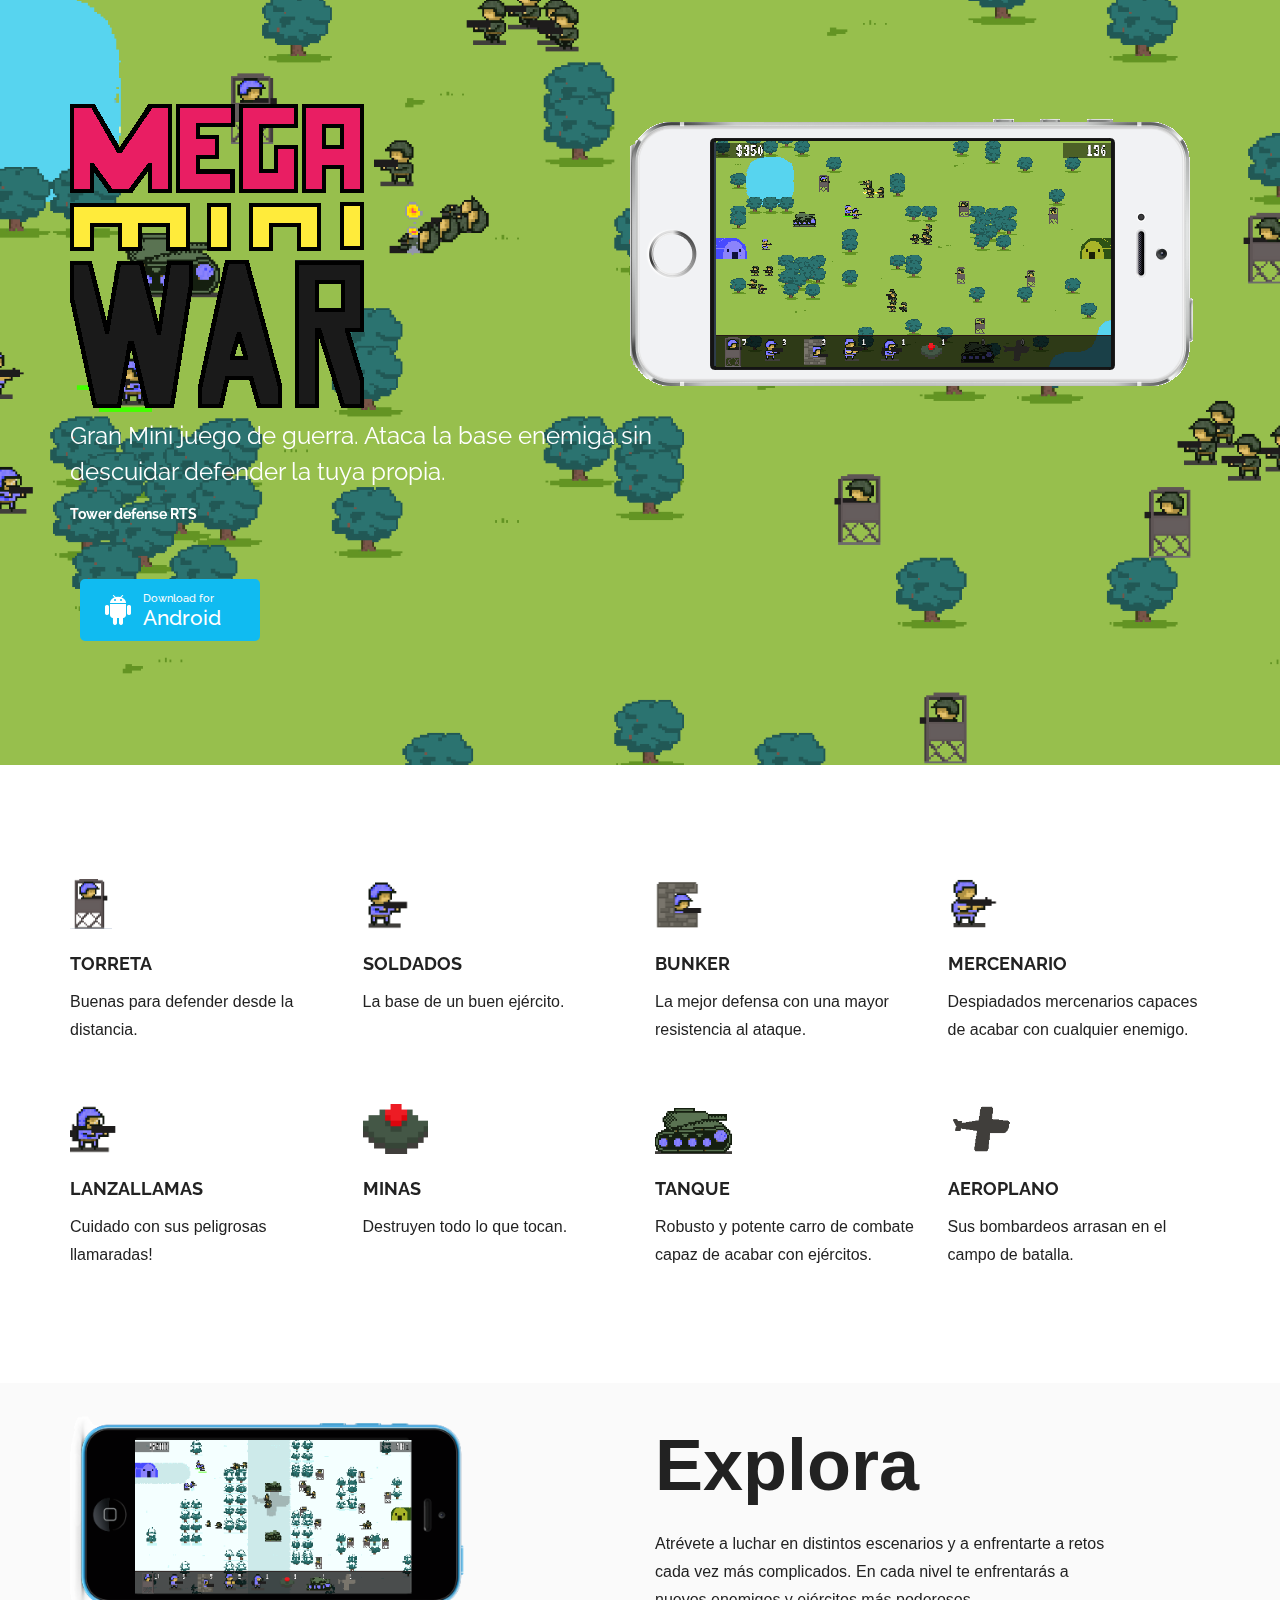
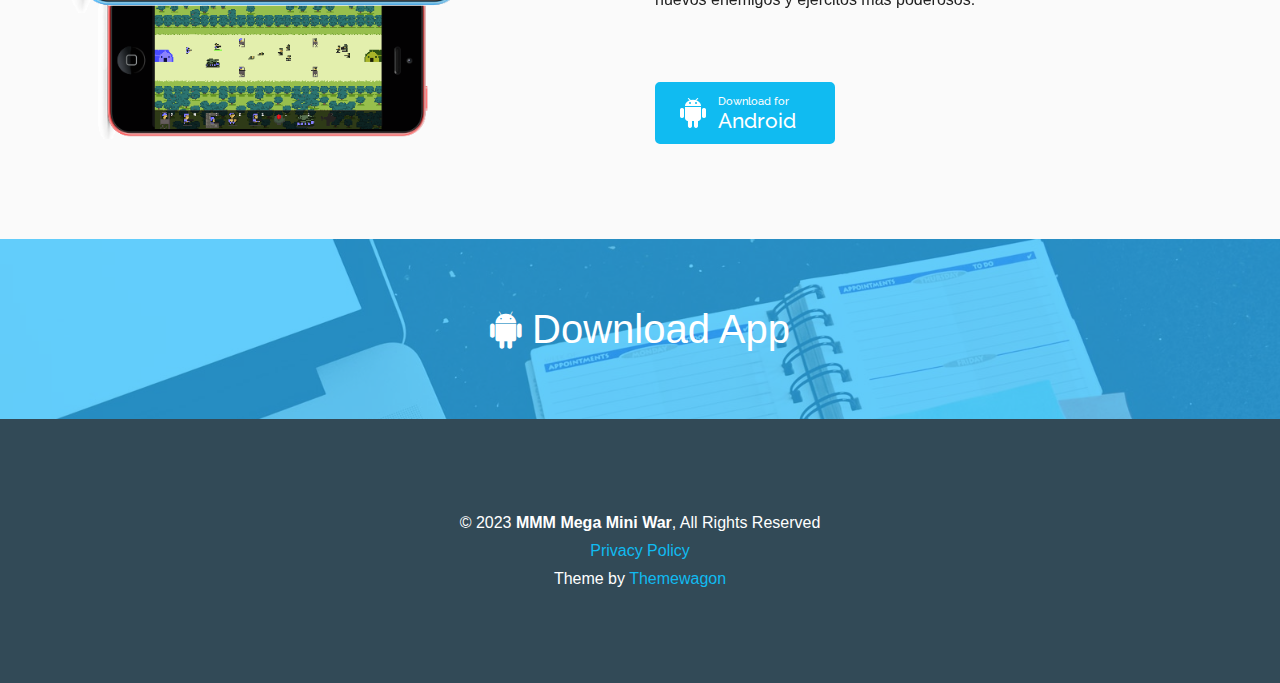
==== public/index.html @ 88618dff "fix: new page" ====
<!DOCTYPE HTML>
<html>
<head>
    <!-- <meta http-equiv="X-UA-Compatible" content="IE=edge"> -->
    <meta charset="utf-8">
    <meta name="viewport" content="width=device-width, initial-scale=1">
    <link rel="shortcut icon" href="favicon.ico">
    <title>MMW Mega Mini War</title>
    <meta name="description" content="A free responsive HTML 5 template with a clean style.">
    <meta name="keywords" content="free template, html 5, responsive, clean, scss">
    <link rel="apple-touch-icon" href="images/touch/apple-touch-icon.png">
    <link rel="apple-touch-icon" sizes="72x72" href="images/touch/apple-touch-icon-72x72.png">
    <link rel="apple-touch-icon" sizes="114x114" href="images/touch/apple-touch-icon-114x114.png">
    <link rel="apple-touch-icon" sizes="144x144" href="images/touch/apple-touch-icon-144x144.png">
    <meta property="og:title" content="">
    <meta property="og:description" content="">
    <meta property="og:url" content="">
    <meta property="og:image" content="">
    <meta name="format-detection" content="telephone=no">
    <meta name="format-detection" content="address=no">
    <link rel="stylesheet" href="css/style.css">
    <link rel="stylesheet" href="https://maxcdn.bootstrapcdn.com/font-awesome/4.4.0/css/font-awesome.min.css">
    <!--[if lt IE 9]>
        <script src="js/html5.js"></script>
        <script src="js/respond.js"></script>
    <![endif]-->
</head>
<body class="no-js">
    <div class="main">
        <header>
            <div class="wrap">
                
                <img src="upload/iPhone3.png" height="532" width="252" alt="" class="header-img">
                <div class="header-wrapper">
                    <!-- <h1>APP Plus <span>Template</span></h1> -->
                    <img src="images/mmw.png" alt="">
                    <p>Gran Mini juego de guerra. Ataca la base enemiga sin descuidar defender la tuya propia.</p>
                    <p class="autor"><span>Tower defense</span> <span>RTS</span></p>
                    <div class="buttons-wrapper">
                        <!-- <a href="#" class="button">Download App</a>
                        <a href="#" class="button button-stripe">Learn more</a> -->
                        <a href="#" class="button button-download android">
                            <span class="button-download-title">Download for</span>
                            <span class="button-download-subtitle">Android</span>
                        </a>
                    </div>
                </div>
                <!-- /.header-wrapper -->
            </div>
            <!-- /.wrap -->
        </header>
        <div class="spanning">
            <div class="promo clearfix">
                <div class="wrap">
                    <div class="promo-wrapper clearfix">
                        <div class="promo-column">
                            <!-- <img src="upload/pin.png" height="32" width="24" alt=""> -->
                            <img src="images/tower.png" alt="">
                            <h5>Torreta</h5>
                            <p>Buenas para defender desde la distancia.</p>
                        </div>
                        <div class="promo-column">
                            <!-- <img src="upload/settings.png" height="32" width="33" alt=""> -->
                            <img src="images/soldier.png" alt="">
                            <h5>Soldados</h5>
                            <p>La base de un buen ejército.</p>
                        </div>
                        <div class="promo-column">
                            <!-- <img src="upload/easy.png" height="32" width="34" alt=""> -->
                            <img src="images/bunker.png" alt="">
                            <h5>Bunker</h5>
                            <p>La mejor defensa con una mayor resistencia al ataque.</p>
                        </div>
                        <div class="promo-column">
                            <!-- <img src="upload/saturn.png" height="32" width="32" alt=""> -->
                            <img src="images/soldier_big.png" alt="">
                            <h5>Mercenario</h5>
                            <p>Despiadados mercenarios capaces de acabar con cualquier enemigo.</p>
                        </div>
                    </div>
                    <div class="promo-wrapper clearfix">
                        <div class="promo-column">
                            <!-- <img src="upload/pin.png" height="32" width="24" alt=""> -->
                            <img src="images/flame_thrower.png" alt="">
                            <h5>Lanzallamas</h5>
                            <p>Cuidado con sus peligrosas llamaradas!</p>
                        </div>
                        <div class="promo-column">
                            <!-- <img src="upload/settings.png" height="32" width="33" alt=""> -->
                            <img src="images/mine.png" alt="">
                            <h5>Minas</h5>
                            <p>Destruyen todo lo que tocan. </p>
                        </div>
                        <div class="promo-column">
                            <!-- <img src="upload/easy.png" height="32" width="34" alt=""> -->
                            <img src="images/tank.png" alt="">
                            <h5>Tanque</h5>
                            <p>Robusto y potente carro de combate capaz de acabar con ejércitos.</p>
                        </div>
                        <div class="promo-column">
                            <!-- <img src="upload/saturn.png" height="32" width="32" alt=""> -->
                            <img src="images/airplane.png" alt="">
                            <h5>Aeroplano</h5>
                            <p>Sus bombardeos arrasan en el campo de batalla.</p>
                        </div>
                    </div>
                </div>
                <!-- /.wrap -->
            </div>
            <!-- /.promo clearfix -->
            <div class="discover clearfix">
                <div class="wrap">
                    <div class="discover-content clearfix">
                        <h2>Explora</h2>
                        <p>Atrévete a luchar en distintos escenarios y a enfrentarte a retos cada vez más complicados. En cada nivel te enfrentarás a nuevos enemigos y ejércitos más poderosos.</p>
                        <div class="discover-button clearfix">
                            <!-- <a href="#" class="button button-download">
                                <span class="button-download-title">Download for</span>
                                <span class="button-download-subtitle">Apple iOS</span>
                            </a> -->
                            <a href="#" class="button button-download android">
                                <span class="button-download-title">Download for</span>
                                <span class="button-download-subtitle">Android</span>
                            </a>
                        </div>
                    </div>
                    <div class="screen-couple-left wow fadeInLeftBig">
                        <div class="fog fog-top wow"></div>
                        <div class="fog fog-bottom wow"></div>
                        <img class="screen above" src="images/screen_above_horizontal.png" alt="" height="484" width="250"/> 
                        <img class="screen beyond wow fadeInLeft img-beyond" data-wow-delay="0.5s" src="images/screen_beyond_horizontal.png" alt="" height="407" width="210" /> 
                    </div>
                </div>
                <!-- /.wrap -->
            </div>

        </div>
        <!-- /.spanning-columns -->
    </div>
    <!-- /.main -->
    <!-- DOWNLOAD BEGIN -->
    <section id="download" class="bg-color-main">
        <div class="container-fluid"> <a href="#wrap" class="goto">
            <h2><div class="download"><i class="fa fa-android"></i> Download App</div></h2>
            </a> </div>
        <div class="block-bg"></div>
    </section>
    <!-- DOWNLOAD END --> 
    <footer>
        <div class="wrap">
            <p>&copy; 2023 <strong>MMM Mega Mini War</strong>, All Rights Reserved</p>
            <p class="text-center"><a href="https://busychickengames.github.io/megaminiwar/privacy-policy.html"> Privacy Policy </a> </p>
            <p class="text-center"> Theme by <a href="https://themewagon.com/"> Themewagon </a> </p>
        </div>
        <!-- /.wrap -->
    </footer>
    <script src="js/jquery.js"></script>
    <script src="js/library.js"></script>
    <script src="js/script.js"></script>
    <script src="js/retina.js"></script>
</body>
</html>
---- public/css/style.css ----
@import url(http://fonts.googleapis.com/css?family=Raleway:400,200,500,700);

/* reset --------------------------  */

html,
body,
div,
ul,
ol,
li,
dl,
dt,
dd,
h1,
h2,
h3,
h4,
h5,
h6,
pre,
form,
dfn,
del,
p,
blockquote,
fieldset,
input,
textarea,
select,
article,
aside,
details,
figcaption,
figure,
footer,
header,
hgroup,
nav,
section,
button,
canvas,
video {
    margin: 0;
    padding: 0;
}

h1,
h2,
h3,
h4,
h5,
h6,
pre,
code,
address,
caption,
cite,
code,
th,
dfn,
del {
    font-weight: normal;
    font-style: normal;
}

ul,
ol {
    list-style: none
}

fieldset,
img {
    border: none
}

caption,
th {
    text-align: left
}

table {
    border-collapse: collapse;
    border-spacing: 0;
}

input[type="button"],
input[type="submit"],
input[type="reset"],
button {
    cursor: pointer
}

input[type="button"],
input[type="submit"],
input[type="reset"],
button,
input[type="search"],
input[type="text"],
input[type="email"],
input[type="tel"],
input[type="number"],
textarea {
    -webkit-appearance: none;
    -moz-appearance: none;
    -ms-appearance: none;
    appearance: none;
}

input,
button,
textarea {
    line-height: normal;
    font-family: "Helvetica Neue", Helvetica, Arial, sans-serif;
}

input[type="search"]::-webkit-search-cancel-button,
input[type="search"]::-webkit-search-decoration {
    -webkit-appearance: none
}

button::-moz-focus-inner,
input::-moz-focus-inner {
    border: 0;
    padding: 0;
}

input[type="hidden"],
[hidden],
.hidden {
    display: none
}

textarea {
    overflow: auto;
    resize: none;
}

article,
aside,
details,
figcaption,
figure,
footer,
header,
nav,
section,
.clearfix {
    display: block
}

audio,
canvas,
video {
    display: inline-block
}

a > img {
    vertical-align: bottom
}

strong,
.strong,
b {
    font-weight: bold
}

em,
.italic,
i {
    font-style: italic
}

del,
.del {
    text-decoration: line-through
}

:focus {
    outline: none
}

img {
    max-width: 100%;
    width: auto;
    height: auto;
}


/*----------------------------------------------------------------------------------------
                                        BENEFITS
----------------------------------------------------------------------------------------*/

.img-block-2col { text-align: left; }

.img-block-2col .title h2:after {
    left: 0;
    margin-left: 0;
}

.screen-couple-right,
.screen-couple-left {
    position: relative;
    max-width: 400px;
    min-width: 280px;
    overflow: hidden;
    z-index:100;
    height: 325px;
}

.screen-couple-right:after,
.screen-couple-left:after {
    content: '';
    display: block;
    clear: both;
}

.screen-couple-right .screen {
    position: relative;
    float: right;
}

.screen-couple-left .screen {
    position: relative;
    float: left;
}

.screen-couple-right .above,
.screen-couple-left .above { z-index: 3; }

.screen-couple-right .beyond,
.screen-couple-left .beyond {
    z-index: 1;
    position: absolute;
    top: 40px;
    left: 7%;
    padding-top: 122px;
    width: 337px;
}

.screen-couple-left .beyond { right: 0; }

.screen-couple-right .beyond { left: 0; }

@media (max-width: 992px) and (min-width: 767px) {

#benefits1,
#benefits2 { font-size: 14px; }
 
} @media (max-width: 767px) {

.img-block-2col { text-align: center; }

.img-block-2col .title h2:after {
    left: 50%;
    margin-left: -40px;
}

.screen-couple-right,
.screen-couple-left { margin: 50px auto 0 auto; }

}

/*----------------------------------------------------------------------------------------
                                        DOWNLOAD
----------------------------------------------------------------------------------------*/

#download { padding: 70px 0; }

#download h2 { color: #fff; }

#download h2 .icon { margin: 0 20px 0 0; }

.bg-color-main {
    background-size: cover;
    background-image: url(../images/download_bg.jpg);
    box-shadow: inset 0 0 0 100px rgba(27, 182, 251, 0.69);
}
@media (max-width: 767px) {

#download h2 { margin: 0; }

#download h2 .icon {
    margin: 0 0 10px 0;
    display: block;
}
}
div.download {
    font-size: 40px;
    font-weight: 300;
}
section {

    padding: 120px 0;
    position: relative;
    background: #fff;
    z-index: 2;
    overflow: hidden;
}

a.goto h2 {
    text-align: center;
}



/* tools --------------------------  */

.clear {
    clear: both;
    display: block;
    line-height: 0;
    height: 0;
    font-size: 0;
}

.clearfix:after,
.wrap:after,
.spanning:after,
.content:after,
.main:after,
aside:after,
section:after,
article:after,
.text:after {
    content: ".";
    display: block;
    clear: both;
    visibility: hidden;
    line-height: 0;
    height: 0;
    font-size: 0;
}

.align-left {
    float: left !important
}

.align-right {
    float: right !important
}

.overflow-hidden {
    overflow: hidden;
    display: block;
}

/* common --------------------------  */

.comments .tab-prev,
.comments .tab-next,
.button-download:after {
    background: url(../images/sprite.png) 0 0 no-repeat
}

html {
    height: 100%;
    background: white;
}

body {
    height: 100%;
    font: 16px/28px "Helvetica Neue", Helvetica, Arial, sans-serif;
    color: #222222;
    -webkit-font-smoothing: antialiased;
    -webkit-backface-visibility: hidden;
    -ms-text-size-adjust: 100%;
    -webkit-text-size-adjust: 100%;
}

.main {
    min-height: 100%;
    overflow: hidden;
    -moz-box-sizing: border-box;
    -webkit-box-sizing: border-box;
    box-sizing: border-box;
}

.wrap {
    margin: 0 auto;
    padding: 0 15px;
    max-width: 1140px;
}

a {
    color: #10bbf1;
    cursor: pointer;
    background: transparent;
    text-decoration: none;
}

a:hover {
    color: #40c9f4
}

a:active {
    color: #0b97c3
}

.error {
    color: red !important;
    border-color: red !important;
}

.success {
    color: #00cc00 !important;
    border-color: #00cc00 !important;
}

.disabled {
    color: #999999 !important;
    border-color: #999999 !important;
    cursor: default !important;
}

.input-text,
.textarea {
    width: 100%;
    float: left;
    border: 2px solid #d8d8d8;
    background: white;
    height: 58px;
    padding: 10px 21px;
    font: 500 17px/34px "Raleway", "Helvetica Neue", Helvetica, Arial, sans-serif;
    -moz-transition: color 0.1s linear, background-color 0.1s linear, border-color 0.1s linear;
    -ms-transition: color 0.1s linear, background-color 0.1s linear, border-color 0.1s linear;
    -o-transition: color 0.1s linear, background-color 0.1s linear, border-color 0.1s linear;
    -webkit-transition: color 0.1s linear, background-color 0.1s linear, border-color 0.1s linear;
    transition: color 0.1s linear, background-color 0.1s linear, border-color 0.1s linear;
    -moz-border-radius: 5px;
    -webkit-border-radius: 5px;
    border-radius: 5px;
    -moz-box-sizing: border-box;
    -webkit-box-sizing: border-box;
    box-sizing: border-box;
}

.input-text:focus,
.textarea:focus {
    border-color: #aeaeae
}

.textarea {
    font-family: "Helvetica Neue", Helvetica, Arial, sans-serif
}

.button {
    color: white;
    background: #10bbf1;
    height: 58px;
    border: 2px solid #10bbf1;
    font: 500 22px "Raleway", "Helvetica Neue", Helvetica, Arial, sans-serif;
    padding: 0 21px;
    -moz-transition: color 0.1s linear, background-color 0.1s linear, border-color 0.1s linear;
    -ms-transition: color 0.1s linear, background-color 0.1s linear, border-color 0.1s linear;
    -o-transition: color 0.1s linear, background-color 0.1s linear, border-color 0.1s linear;
    -webkit-transition: color 0.1s linear, background-color 0.1s linear, border-color 0.1s linear;
    transition: color 0.1s linear, background-color 0.1s linear, border-color 0.1s linear;
    -moz-border-radius: 5px;
    -webkit-border-radius: 5px;
    border-radius: 5px;
    -moz-box-sizing: border-box;
    -webkit-box-sizing: border-box;
    box-sizing: border-box;
}

.button:hover {
    background: #40c9f4;
    border-color: #40c9f4;
}

.button:active {
    background: #0b97c3;
    border-color: #0b97c3;
}

a.button {
    text-decoration: none;
    display: inline-block;
    line-height: 54px;
    color: white;
}

a.button:hover {
    color: white
}

a.button:active {
    color: white
}

a.button.button-stripe {
    background-color: rgba(0, 0, 0, 0.2);
    border-color: white;
}

a.button.button-stripe:hover {
    color: #222222;
    background-color: white;
    border-color: white;
}

a.button.button-stripe:active {
    color: #222222;
    background-color: #e5e5e5;
    border-color: #e5e5e5;
}

::-webkit-input-placeholder {
    color: #cccccc
}

:-moz-placeholder {
    color: #cccccc
}

::-moz-placeholder {
    color: #cccccc
}

:-ms-input-placeholder {
    color: #cccccc
}

input:focus::-webkit-input-placeholder {
    color: transparent
}

/* header --------------------------  */

header {
    padding: 104px 0;
    background: url(../images/background_clean.png) no-repeat 50% 50%;
    font: 24px/36px "Raleway", "Helvetica Neue", Helvetica, Arial, sans-serif;
    color: white;
    -moz-background-size: cover;
    -webkit-background-size: cover;
    -o-background-size: cover;
    background-size: cover;
    -moz-box-sizing: border-box;
    -webkit-box-sizing: border-box;
    box-sizing: border-box;
}

header h1 {
    font-size: 60px;
    line-height: 60px;
    font-weight: 500;
    margin-bottom: 38px;
}

header h1 span {
    font-weight: 200
}

header .autor {
    padding: 12px 0 0;
    font-size: 14px;
    line-height: 24px;
    font-weight: bold;
    color: white;
}

header .autor a {
    color: white
}

header .autor a:hover {
    color: white;
    opacity: 0.8;
    filter: alpha(opacity=80);
}

header .autor a:active {
    color: white;
    opacity: 1;
    filter: alpha(opacity=100);
}

header .buttons-wrapper {
    padding-top: 53px
}

header .buttons-wrapper .button-stripe {
    margin-left: 14px
}

.header-img {
    float: right
}

.header-wrapper {
    /* padding-top: 87px; */
    max-width: 655px;
}

/* footer --------------------------  */

footer {
    background: #324a57;
    color: white;
    font-size: 16px;
    line-height: 28px;
    padding: 90px 0;
    text-align: center;
    -moz-box-sizing: border-box;
    -webkit-box-sizing: border-box;
    box-sizing: border-box;
}

/* home --------------------------  */

/* content --------------------------  */

.spanning {
    clear: both
}

.newsletter {
    background: #fafafa;
    padding: 103px 0 109px;
    text-align: center;
}

.newsletter p {
    font-size: 16px;
    line-height: 28px;
    max-width: 556px;
    margin: 0 auto;
    clear: both;
}

.newsletter-title {
    font: bold 48px/60px "Raleway", "Helvetica Neue", Helvetica, Arial, sans-serif;
    letter-spacing: 1px;
    text-transform: uppercase;
    margin-bottom: 38px;
}

.newsletter-form {
    position: relative;
    display: inline-block;
    padding-right: 169px;
    max-width: 556px;
    min-width: 556px;
    height: 58px;
    margin-bottom: 32px;
    -moz-box-sizing: border-box;
    -webkit-box-sizing: border-box;
    box-sizing: border-box;
}

.newsletter-form .button {
    position: absolute;
    right: 0;
    top: 0;
    padding-left: 0;
    padding-right: 0;
    width: 149px;
}

.promo {
    padding: 114px 0 54px
}

.promo-wrapper {
    margin: 0 -15px
}

.promo-column {
    padding: 0 15px 60px;
    float: left;
    -moz-box-sizing: border-box;
    -webkit-box-sizing: border-box;
    box-sizing: border-box;
    width: 25%;
}

.promo-section{
    padding: 0 0 54px 0;
}

.promo-column img {
    display: block;
    margin-bottom: 23px;
    height: 50px;
}

.promo-column h5 {
    font: bold 18px/24px "Raleway", "Helvetica Neue", Helvetica, Arial, sans-serif;
    text-transform: uppercase;
    margin-bottom: 12px;
}

.simple {
    padding: 104px 0 89px
}

.simple-content {
    float: right;
    padding-top: 37px;
    width: 420px;
}

.simple-content h3 {
    font: 700 48px/48px "Raleway", "Helvetica Neue", Helvetica, Arial, sans-serif;
    text-transform: uppercase;
    border-bottom: solid 6px #f4f4f4;
    padding-bottom: 43px;
    margin-bottom: 43px;
}

.simple-content ul {
    margin-bottom: 5px
}

.simple-content ul li {
    font-size: 23px;
    line-height: 32px;
    font-weight: 300;
    margin-bottom: 31px;
}

.simple-content ul li img {
    float: left;
    margin-right: 23px;
}

.simple-content ul li span {
    display: block;
    overflow: hidden;
}

.simple-img {
    float: left;
    max-width: 587px;
    width: 53%;
}

.simple-img img {
    display: block;
    margin: 0 auto;
}

.comments {
    background: #10bbf1;
    color: white;
    text-align: center;
    padding: 70px 0 60px;
}

.comments .box {
    display: none;
    padding: 0 195px 55px;
}

.comments .box.visible {
    display: block
}

.comments .box h4 {
    font: 500 36px/46px "Raleway", "Helvetica Neue", Helvetica, Arial, sans-serif;
    margin-bottom: 37px;
}

.comments .box h4 a {
    font-weight: bold;
    color: white;
}

.comments .box h4 a:hover {
    text-decoration: underline
}

.comments .box p {
    font-size: 19px;
    line-height: 32px;
    font-weight: 300;
}

.comments .tabs {
    display: block;
    text-align: center;
    font-size: 0;
    line-height: 0;
}

.comments .tabs li {
    display: inline-block;
    margin: 0 8px;
    width: 11px;
    height: 11px;
    -moz-border-radius: 50%;
    -webkit-border-radius: 50%;
    border-radius: 50%;
    background-color: rgba(255, 255, 255, 0.3);
    box-shadow: 0 0 0 2px rgba(255, 255, 255, 0);
    cursor: pointer;
    -moz-transition: box-shadow 0.3s ease, background-color 0.3s ease;
    -ms-transition: box-shadow 0.3s ease, background-color 0.3s ease;
    -o-transition: box-shadow 0.3s ease, background-color 0.3s ease;
    -webkit-transition: box-shadow 0.3s ease, background-color 0.3s ease;
    transition: box-shadow 0.3s ease, background-color 0.3s ease;
}

.comments .tabs li:hover {
    background-color: white
}

.comments .tabs li.active {
    background-color: transparent;
    box-shadow: 0 0 0 2px white;
}

.comments .tab {
    position: relative
}

.comments .tab-prev,
.comments .tab-next {
    position: absolute;
    left: 98px;
    top: 94px;
    width: 23px;
    height: 16px;
    background-position: 0 0;
    opacity: 0.5;
    filter: alpha(opacity=50);
}

.comments .tab-prev:hover,
.comments .tab-next:hover {
    opacity: 1;
    filter: alpha(opacity=100);
}

.comments .tab-next {
    left: auto;
    right: 98px;
    background-position: -50px 0;
}

.video-title {
    font: bold 48px/48px "Raleway", "Helvetica Neue", Helvetica, Arial, sans-serif;
    text-align: center;
    text-transform: uppercase;
    margin-bottom: 25px;
}

.video-subtitle {
    font-size: 19px;
    line-height: 25px;
    color: #919191;
    text-align: center;
}

.video {
    padding: 108px 0 116px
}

.video-block {
    padding-top: 34px;
    margin: 0 auto 32px;
    max-width: 760px;
}

.video-share-wrapper {
    clear: both;
    text-align: center;
}

.social-list {
    display: inline-block
}

.social-list li {
    font-size: 19px;
    line-height: 38px;
    float: left;
    margin: 0 9px;
}

.social-list li a {
    font-size: 15px;
    line-height: 38px;
    display: block;
    width: 160px;
    height: 38px;
    -moz-border-radius: 3px;
    -webkit-border-radius: 3px;
    border-radius: 3px;
    background-color: #3bcbff;
    color: white;
    text-align: center;
    -moz-transition: color 0.1s linear, background-color 0.1s linear, border-color 0.1s linear;
    -ms-transition: color 0.1s linear, background-color 0.1s linear, border-color 0.1s linear;
    -o-transition: color 0.1s linear, background-color 0.1s linear, border-color 0.1s linear;
    -webkit-transition: color 0.1s linear, background-color 0.1s linear, border-color 0.1s linear;
    transition: color 0.1s linear, background-color 0.1s linear, border-color 0.1s linear;
}

.social-list li a:hover {
    background-color: #6ed9ff
}

.social-list li a:active {
    background-color: #08bdff
}

.social-list li a.social-facebook {
    background-color: #1e3aa6
}

.social-list li a.social-facebook:hover {
    background-color: #2649d1
}

.social-list li a.social-facebook:active {
    background-color: #162b7b
}

.social-list li a.social-google {
    background-color: #d72d26
}

.social-list li a.social-google:hover {
    background-color: #e05650
}

.social-list li a.social-google:active {
    background-color: #ac241e
}

.discover {
    padding: 31px 0 25px;
    background: #fafafa;
}

.discover-content {
    float: right;
    width: 50%;
    padding: 15px 97px 50px 15px;
    -moz-box-sizing: border-box;
    -webkit-box-sizing: border-box;
    box-sizing: border-box;
}

.discover-content h2 {
    font-size: 72px;
    line-height: 72px;
    font-weight: bold;
    margin-bottom: 29px;
}

.discover-button {
    padding-top: 68px;
    margin: 0 -10px;
    clear: both;
}

.button-download {
    height: 62px;
    float: left;
    font: 500 11px/13px "Raleway", "Helvetica Neue", Helvetica, Arial, sans-serif;
    padding-left: 61px;
    padding-right: 0;
    width: 180px;
    text-align: left;
    margin: 0 10px 20px;
    position: relative;
    -moz-box-sizing: border-box;
    -webkit-box-sizing: border-box;
    box-sizing: border-box;
}

.button-download:after {
    content: "";
    position: absolute;
    left: 23px;
    top: 14px;
    width: 32px;
    height: 32px;
    background-position: -100px 0;
}

.button-download.android:after {
    background-position: -150px 0
}

.button-download-title {
    padding: 11px 0 1px;
    display: block;
    font-size: 11px;
    line-height: 13px;
    text-align: left;
}

.button-download-subtitle {
    display: block;
    font-size: 21px;
    line-height: 23px;
    text-align: left;
}

.discover-img {
    float: left;
    width: 50%;
}

.discover-img img {
    display: block
}

.discover-img-inside {
    margin: 0 -40px
}

/* sidebar --------------------------  */

/* media --------------------------  */

/* ===[ Responsive all mobile sizes ]=== */

@media (max-width: 979px) { 
  .newsletter-form {
      min-width: 0
  }

  .newsletter-title {
      font-size: 36px;
      line-height: 48px;
  }

  .header-img {
      display: none
  }

  .header-wrapper {
      padding-top: 0;
      max-width: none;
  }

  header {
      text-align: center;
      font-size: 19px;
      line-height: 28px;
  }

  header h1 {
      font-size: 46px;
      line-height: 52px;
  }

  header .buttons-wrapper .button {
      margin-bottom: 20px
  }

  .promo-column {
      width: auto;
      max-width: 290px;
      margin-left: auto;
      margin-right: auto;
      float: none;
      text-align: center;
  }

  .promo-column img {
      margin-left: auto;
      margin-right: auto;
  }

  .simple-content {
      float: none;
      width: auto;
      padding-top: 0;
  }

  .simple-content h3 {
      font-size: 36px;
      line-height: 46px;
      text-align: center;
  }

  .simple-content ul {
      max-width: 310px;
      margin-left: auto;
      margin-right: auto;
  }

  .simple-img {
      float: none;
      width: auto;
      max-width: none;
      margin-left: -80px;
      margin-right: -80px;
  }

  .comments .box {
      padding-left: 0;
      padding-right: 0;
  }

  .comments .tab-prev,
  .comments .tab-next {
      display: none
  }

  .social-list li {
      float: none;
      text-align: center;
      padding-top: 20px;
  }

  .social-list li:first-child {
      padding-top: 0
  }

  .social-list li a {
      margin-left: auto;
      margin-right: auto;
  }

  .video-title {
      font-size: 36px;
      line-height: 46px;
  }

  .discover-content {
      float: none;
      width: auto;
      padding-left: 0;
      padding-right: 0;
      text-align: center;
  }

  .discover-content h2 {
      font-size: 60px;
      line-height: 60px;
  }

  .discover-img {
      float: none;
      width: auto;
  }

  .discover-img img {
      margin: 0 auto
  }

  .discover-button {
      text-align: center
  }

  .discover-button .button-download {
      float: none;
      display: inline-block;
  }

  .comments .tabs li {
      width: 18px;
      height: 18px;
      margin: 0 14px;
  }
}

/* ===[ Responsive just mobile portrait ]=== */

@media (max-width: 479px) { 
  header .buttons-wrapper .button.button-stripe {
      margin-left: 0
  }

  .discover-content h2 {
      font-size: 36px;
      line-height: 46px;
  }
}

@media only screen and (-webkit-min-device-pixel-ratio: 2), only screen and (min--moz-device-pixel-ratio: 2), only screen and (-o-min-device-pixel-ratio: 2 / 1), only screen and (min-device-pixel-ratio: 2), only screen and (min-resolution: 192dpi), only screen and (min-resolution: 2dppx) { 
  .comments .tab-prev,
  .comments .tab-next,
  .button-download:after,
  .comments .tab-prev,
  .comments .tab-next,
  .button-download:after {
      background: url(../images/sprite@2x.png) 0 0 no-repeat;
      -moz-background-size: 200px 50px;
      -webkit-background-size: 200px 50px;
      -o-background-size: 200px 50px;
      background-size: 200px 50px;
  }
}
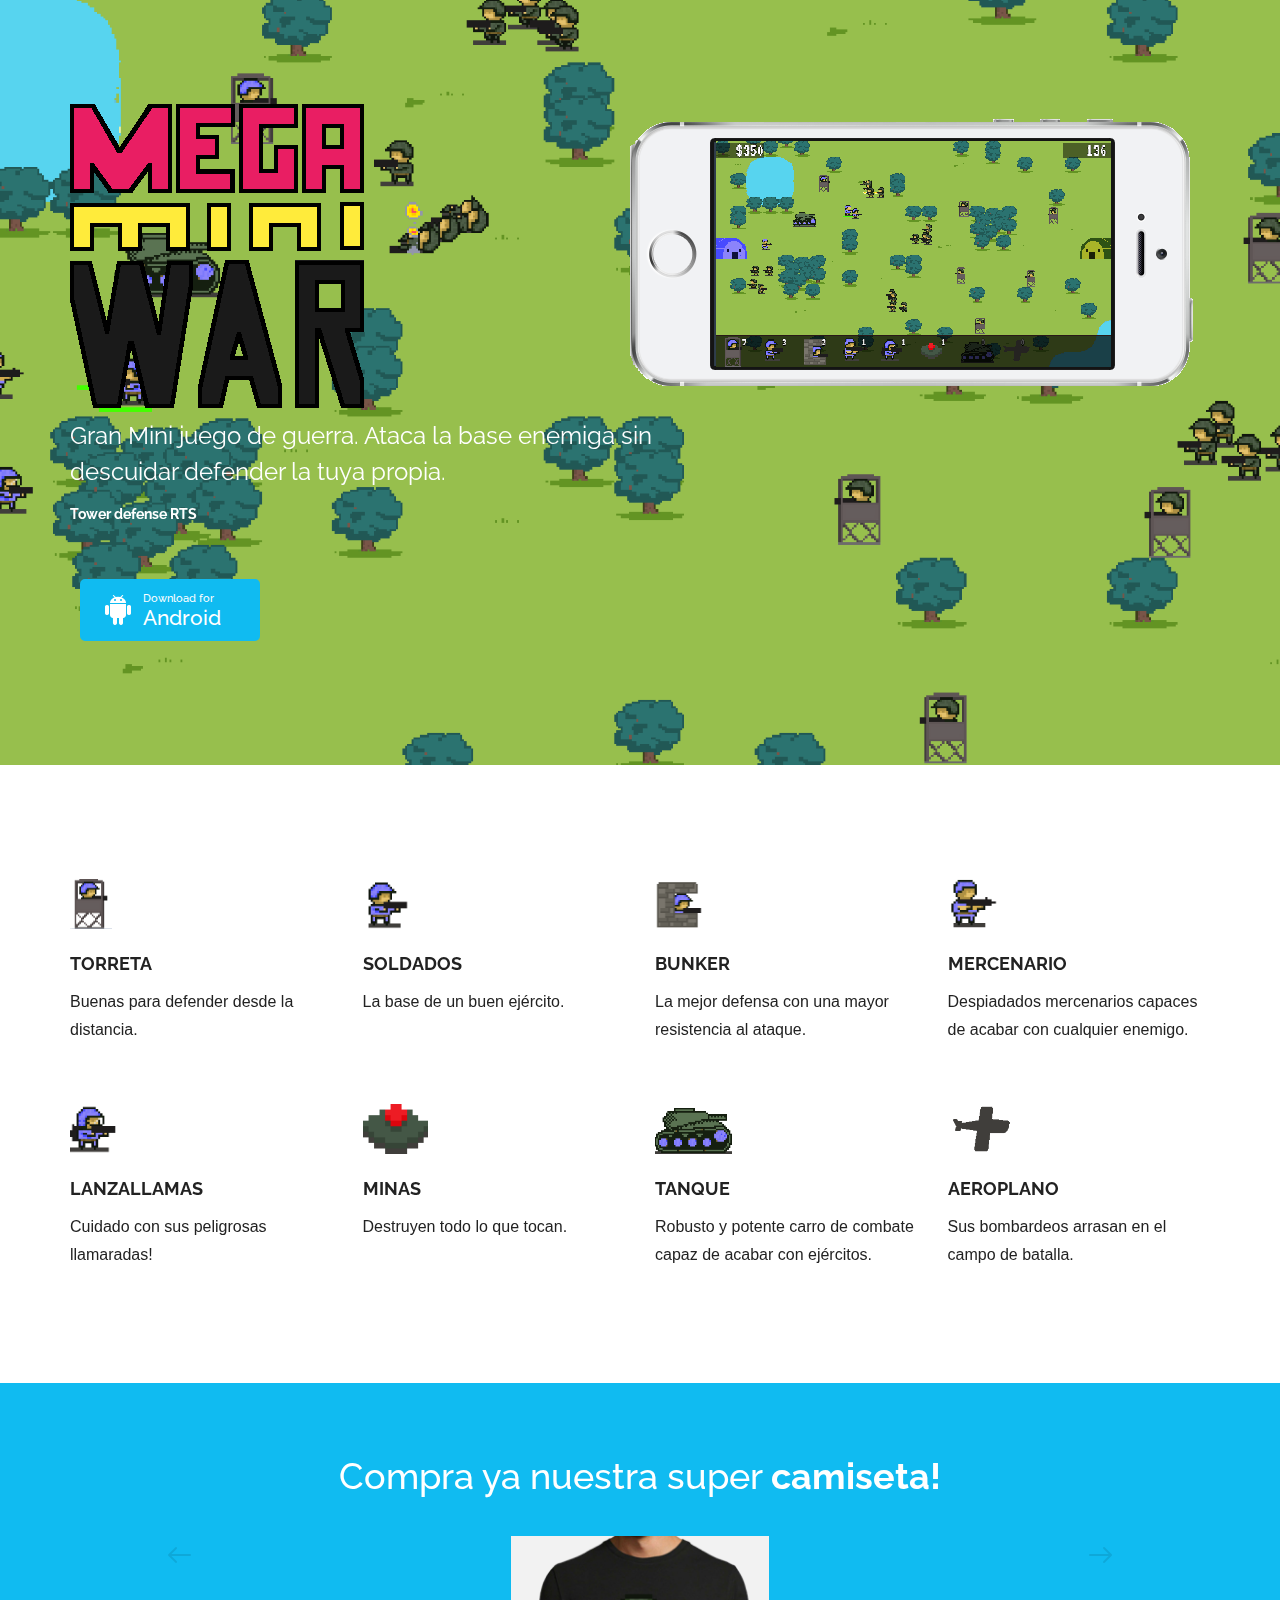
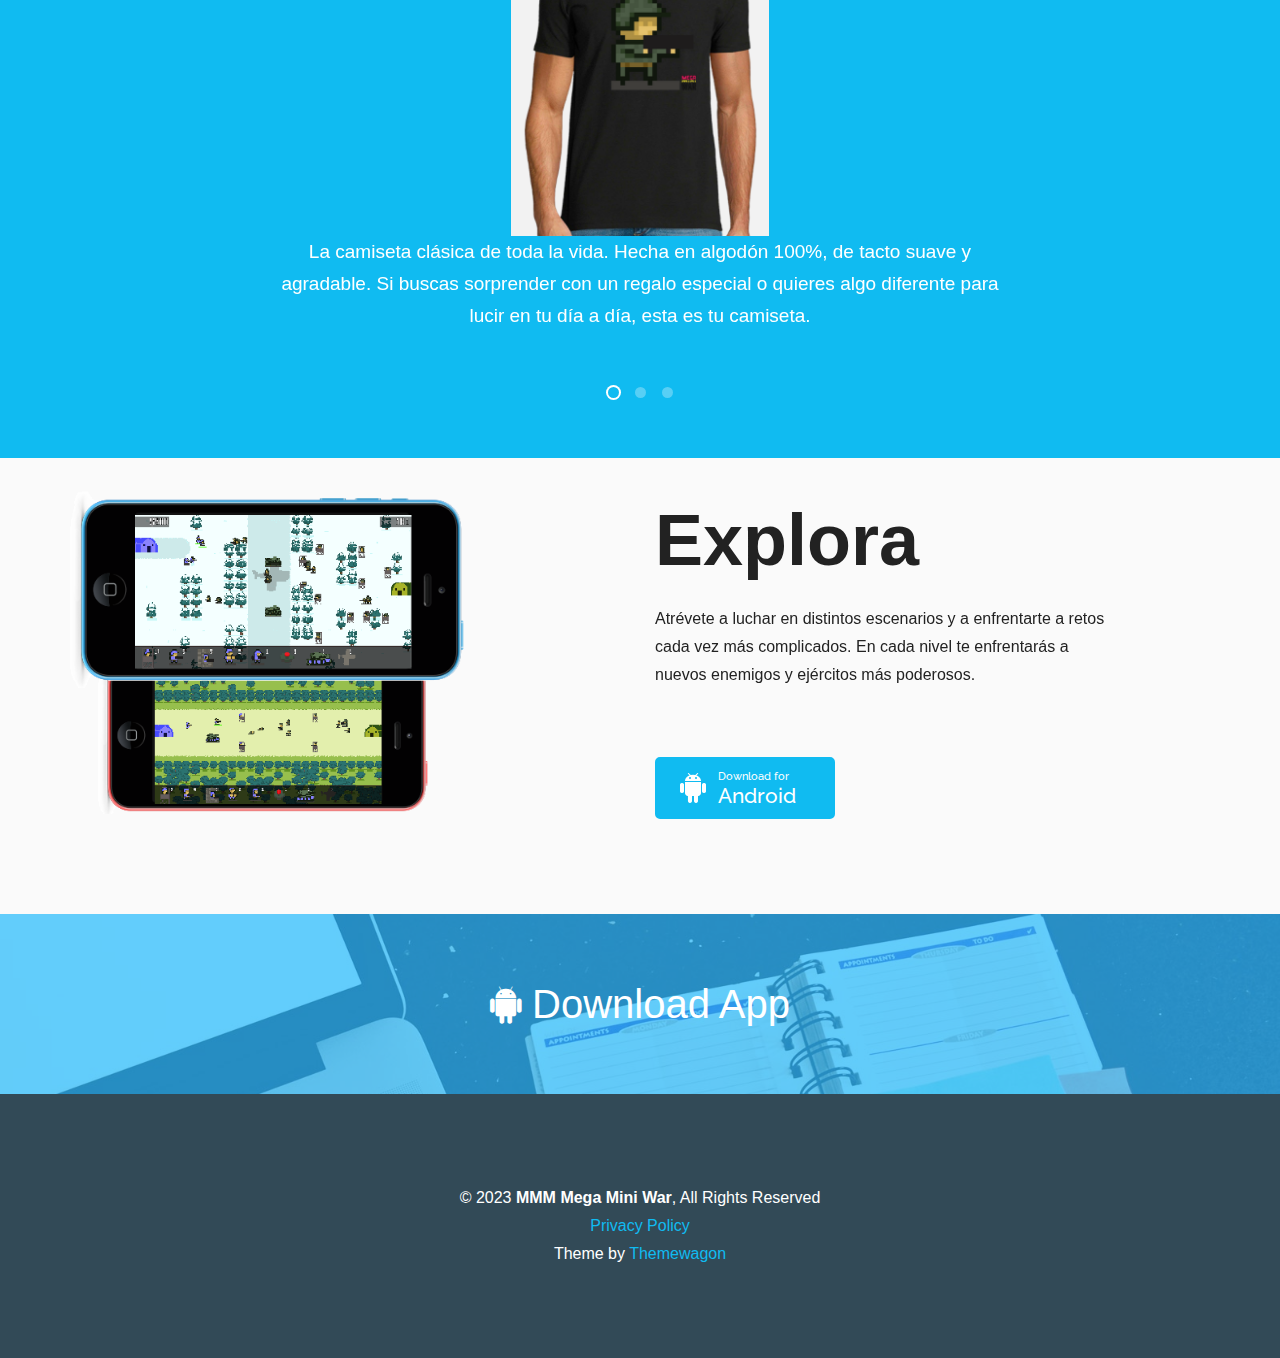
==== commit 63c9a374: "fix: añado merchandising" ====
--- a/public/index.html
+++ b/public/index.html
@@ -39,7 +39,7 @@
                     <div class="buttons-wrapper">
                         <!-- <a href="#" class="button">Download App</a>
                         <a href="#" class="button button-stripe">Learn more</a> -->
-                        <a href="#" class="button button-download android">
+                        <a href="https://play.google.com/store/apps/details?id=busychickengames.mmw" class="button button-download android">
                             <span class="button-download-title">Download for</span>
                             <span class="button-download-subtitle">Android</span>
                         </a>
@@ -55,25 +55,25 @@
                     <div class="promo-wrapper clearfix">
                         <div class="promo-column">
                             <!-- <img src="upload/pin.png" height="32" width="24" alt=""> -->
-                            <img src="images/tower.png" alt="">
+                            <img src="images/tower.png" alt="torre">
                             <h5>Torreta</h5>
                             <p>Buenas para defender desde la distancia.</p>
                         </div>
                         <div class="promo-column">
                             <!-- <img src="upload/settings.png" height="32" width="33" alt=""> -->
-                            <img src="images/soldier.png" alt="">
+                            <img src="images/soldier.png" alt="soldado">
                             <h5>Soldados</h5>
                             <p>La base de un buen ejército.</p>
                         </div>
                         <div class="promo-column">
                             <!-- <img src="upload/easy.png" height="32" width="34" alt=""> -->
-                            <img src="images/bunker.png" alt="">
+                            <img src="images/bunker.png" alt="bunker">
                             <h5>Bunker</h5>
                             <p>La mejor defensa con una mayor resistencia al ataque.</p>
                         </div>
                         <div class="promo-column">
                             <!-- <img src="upload/saturn.png" height="32" width="32" alt=""> -->
-                            <img src="images/soldier_big.png" alt="">
+                            <img src="images/soldier_big.png" alt="mercenario">
                             <h5>Mercenario</h5>
                             <p>Despiadados mercenarios capaces de acabar con cualquier enemigo.</p>
                         </div>
@@ -81,25 +81,25 @@
                     <div class="promo-wrapper clearfix">
                         <div class="promo-column">
                             <!-- <img src="upload/pin.png" height="32" width="24" alt=""> -->
-                            <img src="images/flame_thrower.png" alt="">
+                            <img src="images/flame_thrower.png" alt="lanzallamas">
                             <h5>Lanzallamas</h5>
                             <p>Cuidado con sus peligrosas llamaradas!</p>
                         </div>
                         <div class="promo-column">
                             <!-- <img src="upload/settings.png" height="32" width="33" alt=""> -->
-                            <img src="images/mine.png" alt="">
+                            <img src="images/mine.png" alt="mina">
                             <h5>Minas</h5>
                             <p>Destruyen todo lo que tocan. </p>
                         </div>
                         <div class="promo-column">
                             <!-- <img src="upload/easy.png" height="32" width="34" alt=""> -->
-                            <img src="images/tank.png" alt="">
+                            <img src="images/tank.png" alt="tanque">
                             <h5>Tanque</h5>
                             <p>Robusto y potente carro de combate capaz de acabar con ejércitos.</p>
                         </div>
                         <div class="promo-column">
                             <!-- <img src="upload/saturn.png" height="32" width="32" alt=""> -->
-                            <img src="images/airplane.png" alt="">
+                            <img src="images/airplane.png" alt="avion">
                             <h5>Aeroplano</h5>
                             <p>Sus bombardeos arrasan en el campo de batalla.</p>
                         </div>
@@ -107,6 +107,58 @@
                 </div>
                 <!-- /.wrap -->
             </div>
+
+             <!-- /.videos clearfix -->
+             <div class="comments clearfix">
+                <div class="wrap">
+                    <div class="tab">
+                        <div class="box visible">
+                            <h4>Compra ya nuestra super <a href="https://www.latostadora.com/web/mega-mini-war/13249407">camiseta!</a></h4>
+                            <p>
+                                <a href="https://www.latostadora.com/web/mega-mini-war/13249407">
+                                    <img src="images/camiseta.png" alt="camiseta" style="height:300px">
+                                </a>
+                            </p>
+                            <p>
+                                La camiseta clásica de toda la vida. Hecha en algodón 100%, de tacto suave y agradable. Si buscas sorprender con un regalo especial o quieres algo diferente para lucir en tu día a día, esta es tu camiseta.
+                            </p>
+                                
+                            
+                        </div>
+                        <div class="box">
+                            <h4>Compra ya nuestra mega <a href="https://www.latostadora.com/web/mega-mini-war/13249537">taza!</a></h4>
+                            <p>
+                                <a href="https://www.latostadora.com/web/mega-mini-war/13249537">
+                                    <img src="images/taza.png" alt="taza" style="height:300px">
+                                </a>
+                            </p>
+                            <p>
+                                Taza de cerámica blanca de calidad extra
+                            </p>
+                        </div>
+                        <div class="box">
+                            <h4>Compra ya nuestra mega <a href="https://www.latostadora.com/web/soldado/13249547">bolsa!</a></h4>
+                            <p>
+                                <a href="https://www.latostadora.com/web/soldado/13249547">
+                                    <img src="images/bolsa.png" alt="bolsa" style="height:300px">
+                                </a>
+                            </p>
+                            <p>
+                                La bolsa de tela ideal para tu día a día. Dimensiones: 39 x 37 cm.
+                            </p>
+                        </div>
+                        <ul class="tabs">
+                            <li class="active"></li>
+                            <li></li>
+                            <li></li>
+                        </ul>
+                        <a href="#" class="tab-prev"></a>
+                        <a href="#" class="tab-next"></a>
+                    </div>
+                </div>
+                <!-- /.wrap -->
+            </div>
+
             <!-- /.promo clearfix -->
             <div class="discover clearfix">
                 <div class="wrap">
@@ -118,7 +170,7 @@
                                 <span class="button-download-title">Download for</span>
                                 <span class="button-download-subtitle">Apple iOS</span>
                             </a> -->
-                            <a href="#" class="button button-download android">
+                            <a href="https://play.google.com/store/apps/details?id=busychickengames.mmw" class="button button-download android">
                                 <span class="button-download-title">Download for</span>
                                 <span class="button-download-subtitle">Android</span>
                             </a>
@@ -133,6 +185,8 @@
                 </div>
                 <!-- /.wrap -->
             </div>
+
+
 
         </div>
         <!-- /.spanning-columns -->
@@ -149,7 +203,7 @@
     <footer>
         <div class="wrap">
             <p>&copy; 2023 <strong>MMM Mega Mini War</strong>, All Rights Reserved</p>
-            <p class="text-center"><a href="https://busychickengames.github.io/megaminiwar/privacy-policy.html"> Privacy Policy </a> </p>
+            <p class="text-center"><a href="https://mega-mini-war.web.app/privacy-policy.html"> Privacy Policy </a> </p>
             <p class="text-center"> Theme by <a href="https://themewagon.com/"> Themewagon </a> </p>
         </div>
         <!-- /.wrap -->
